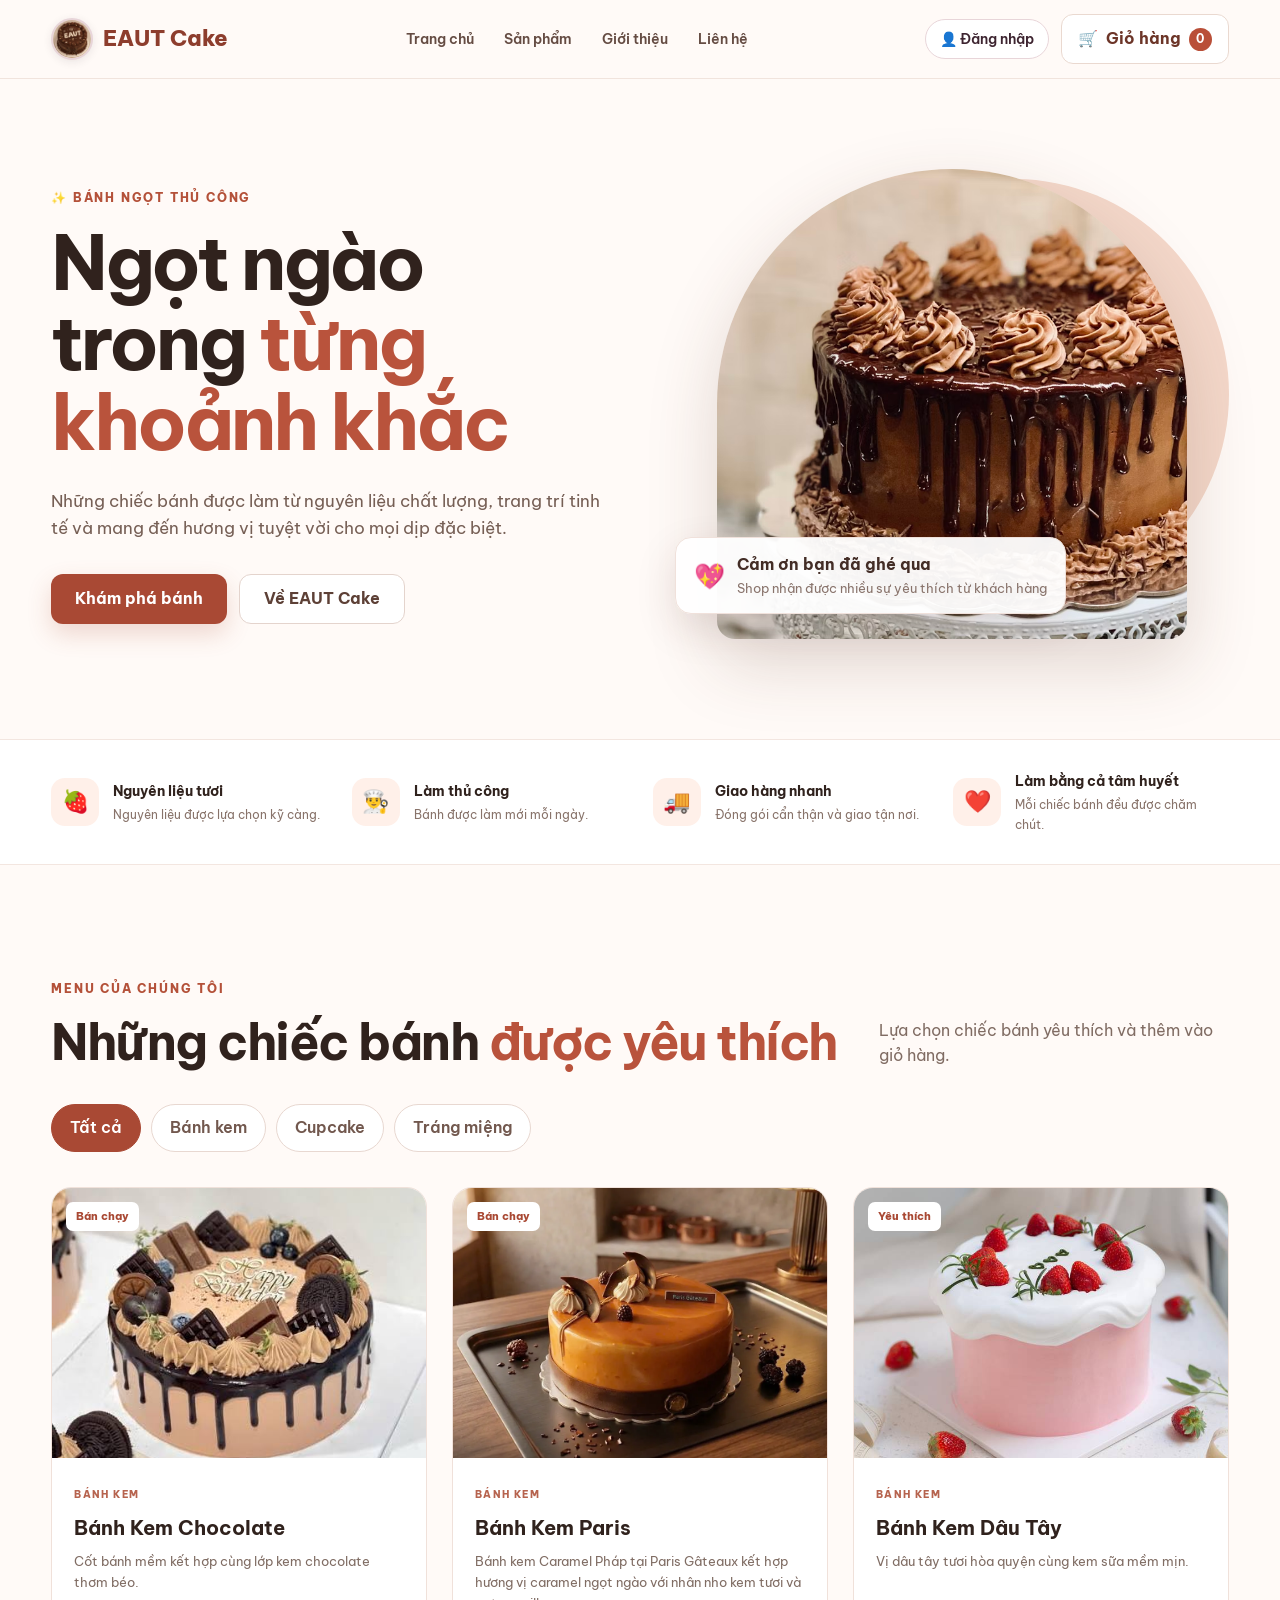
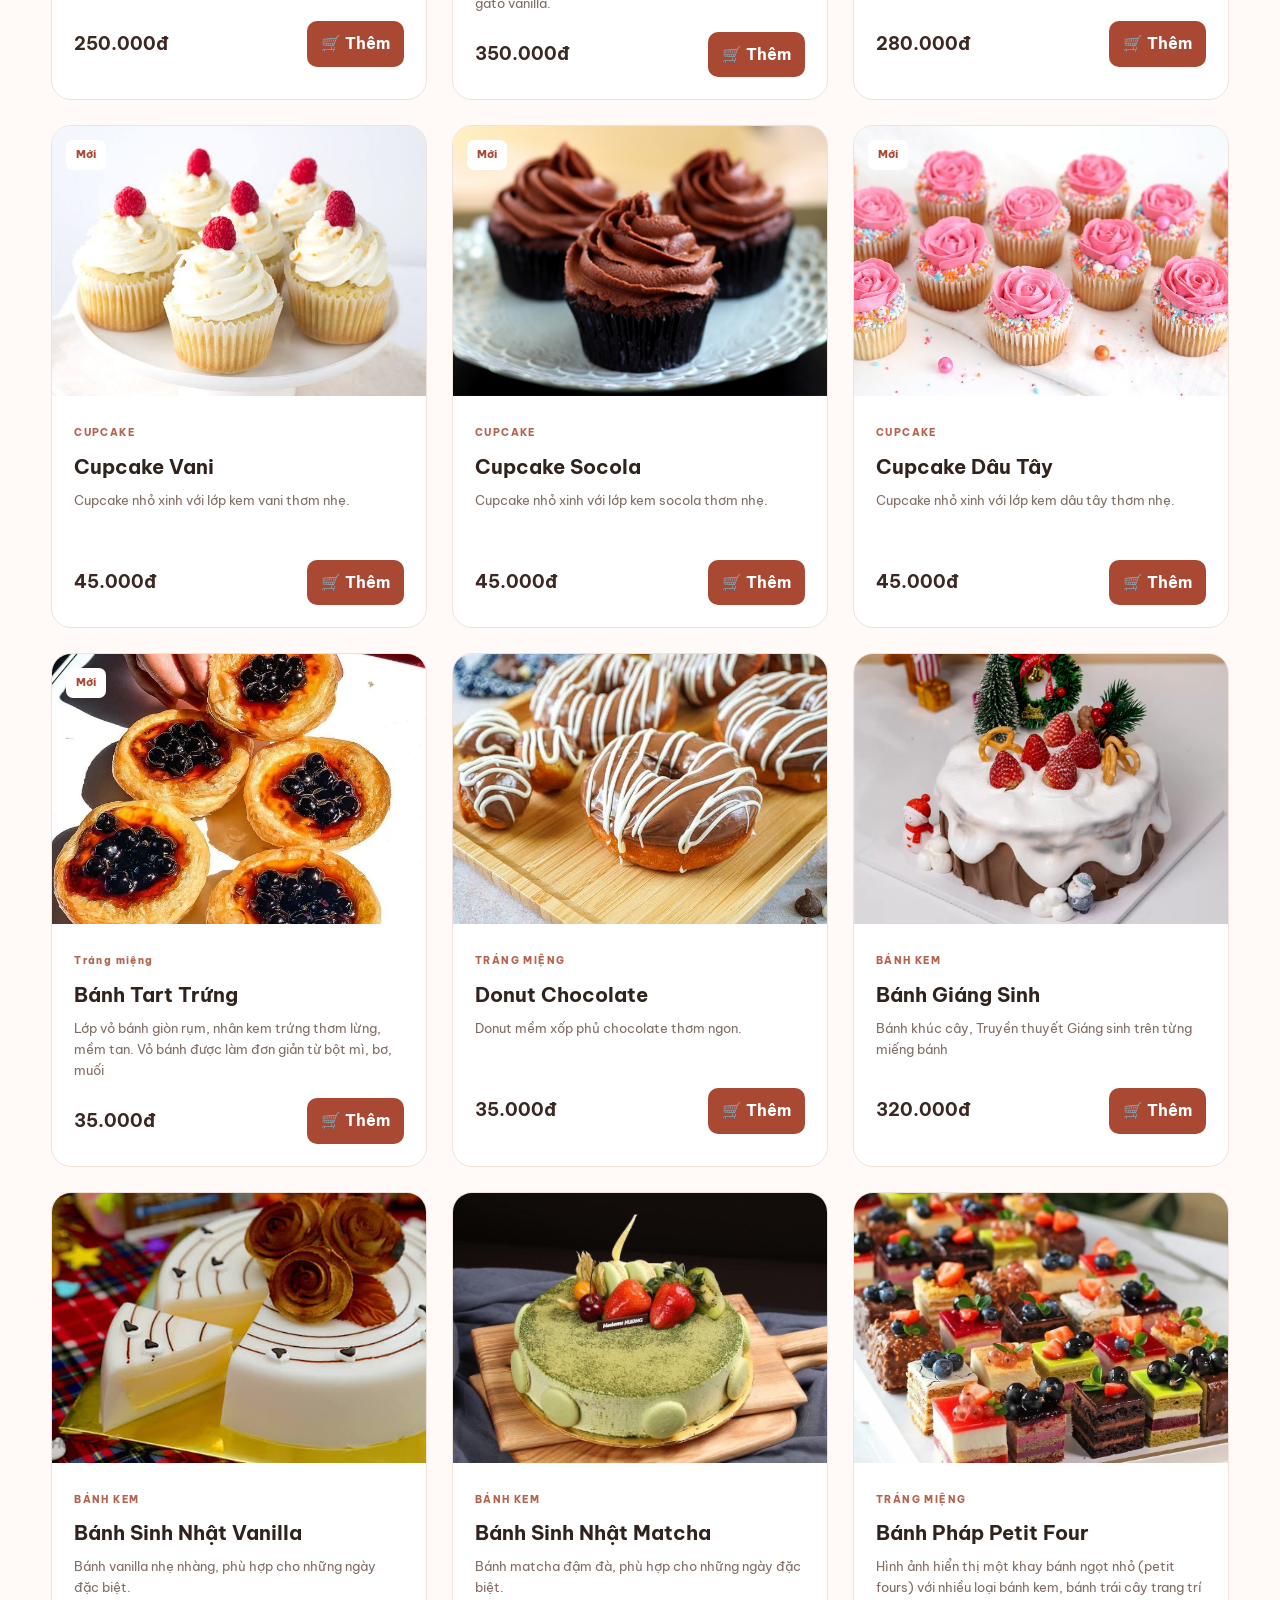
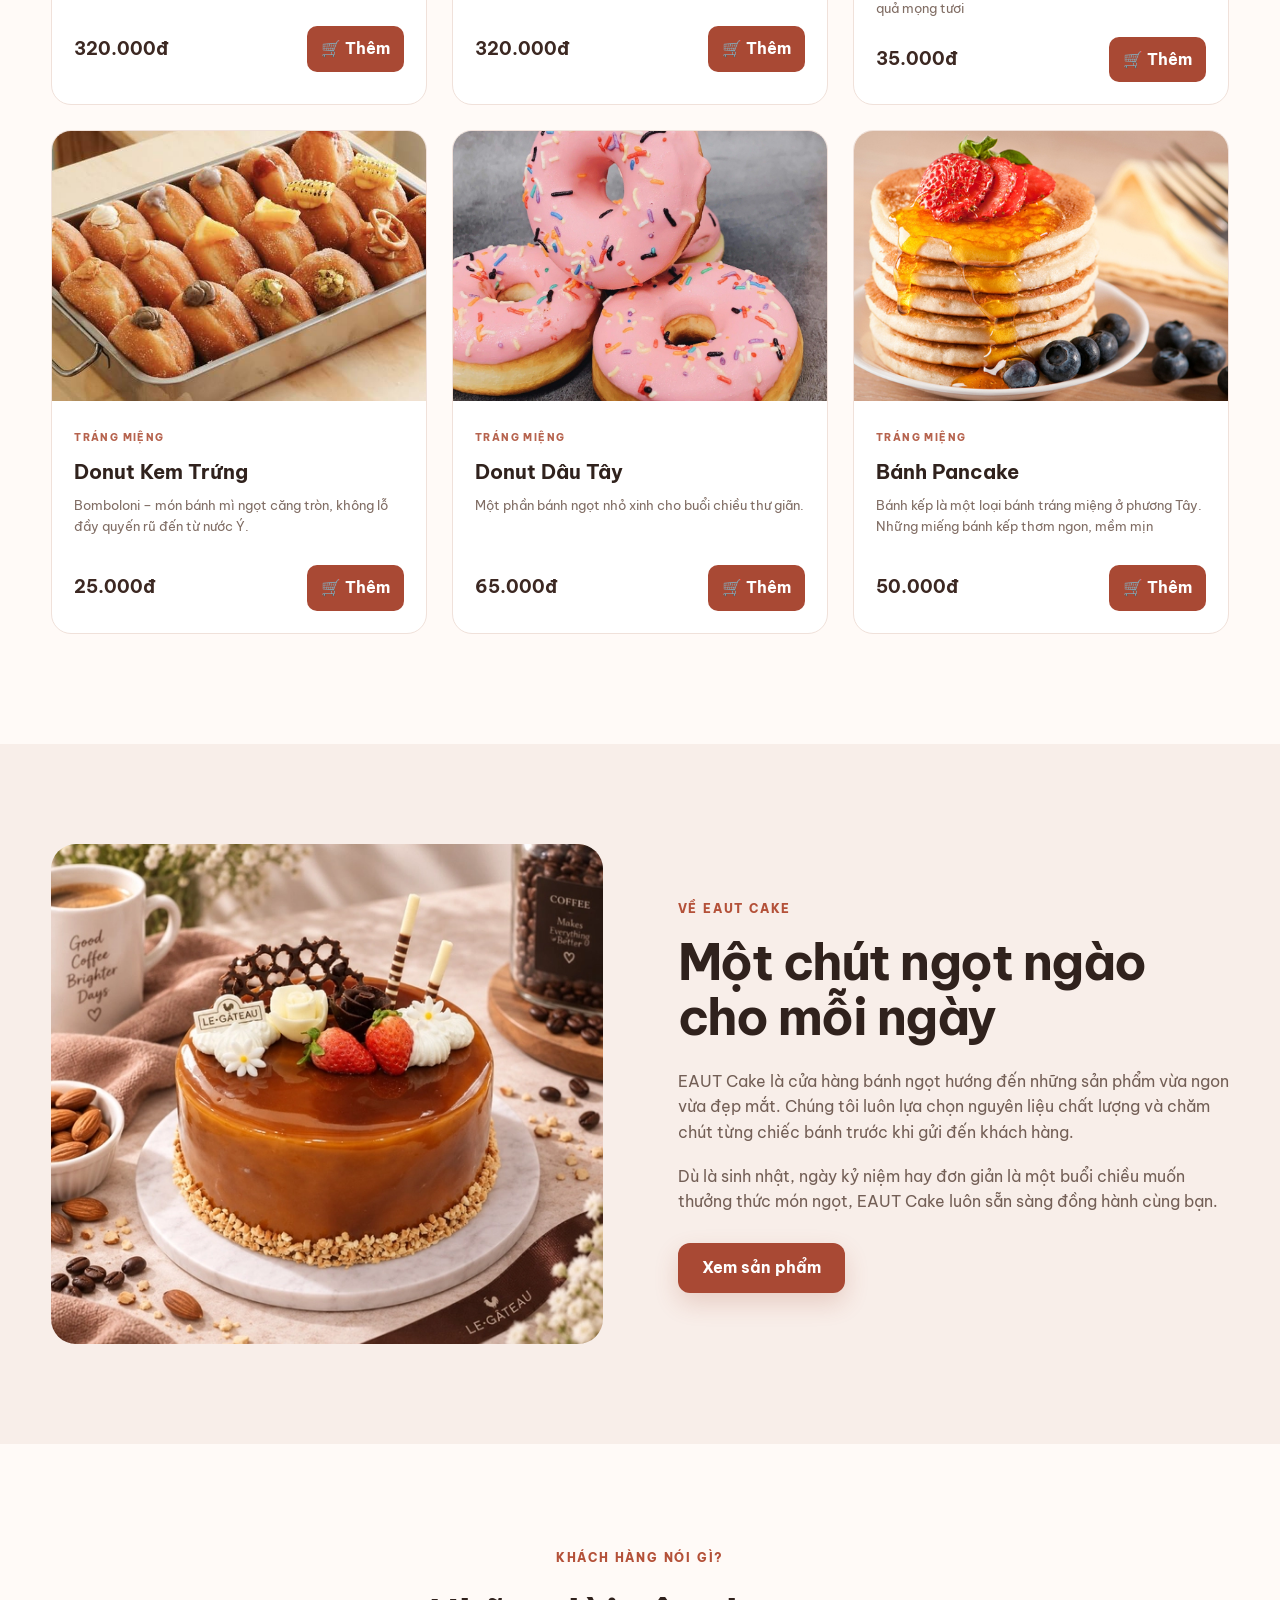
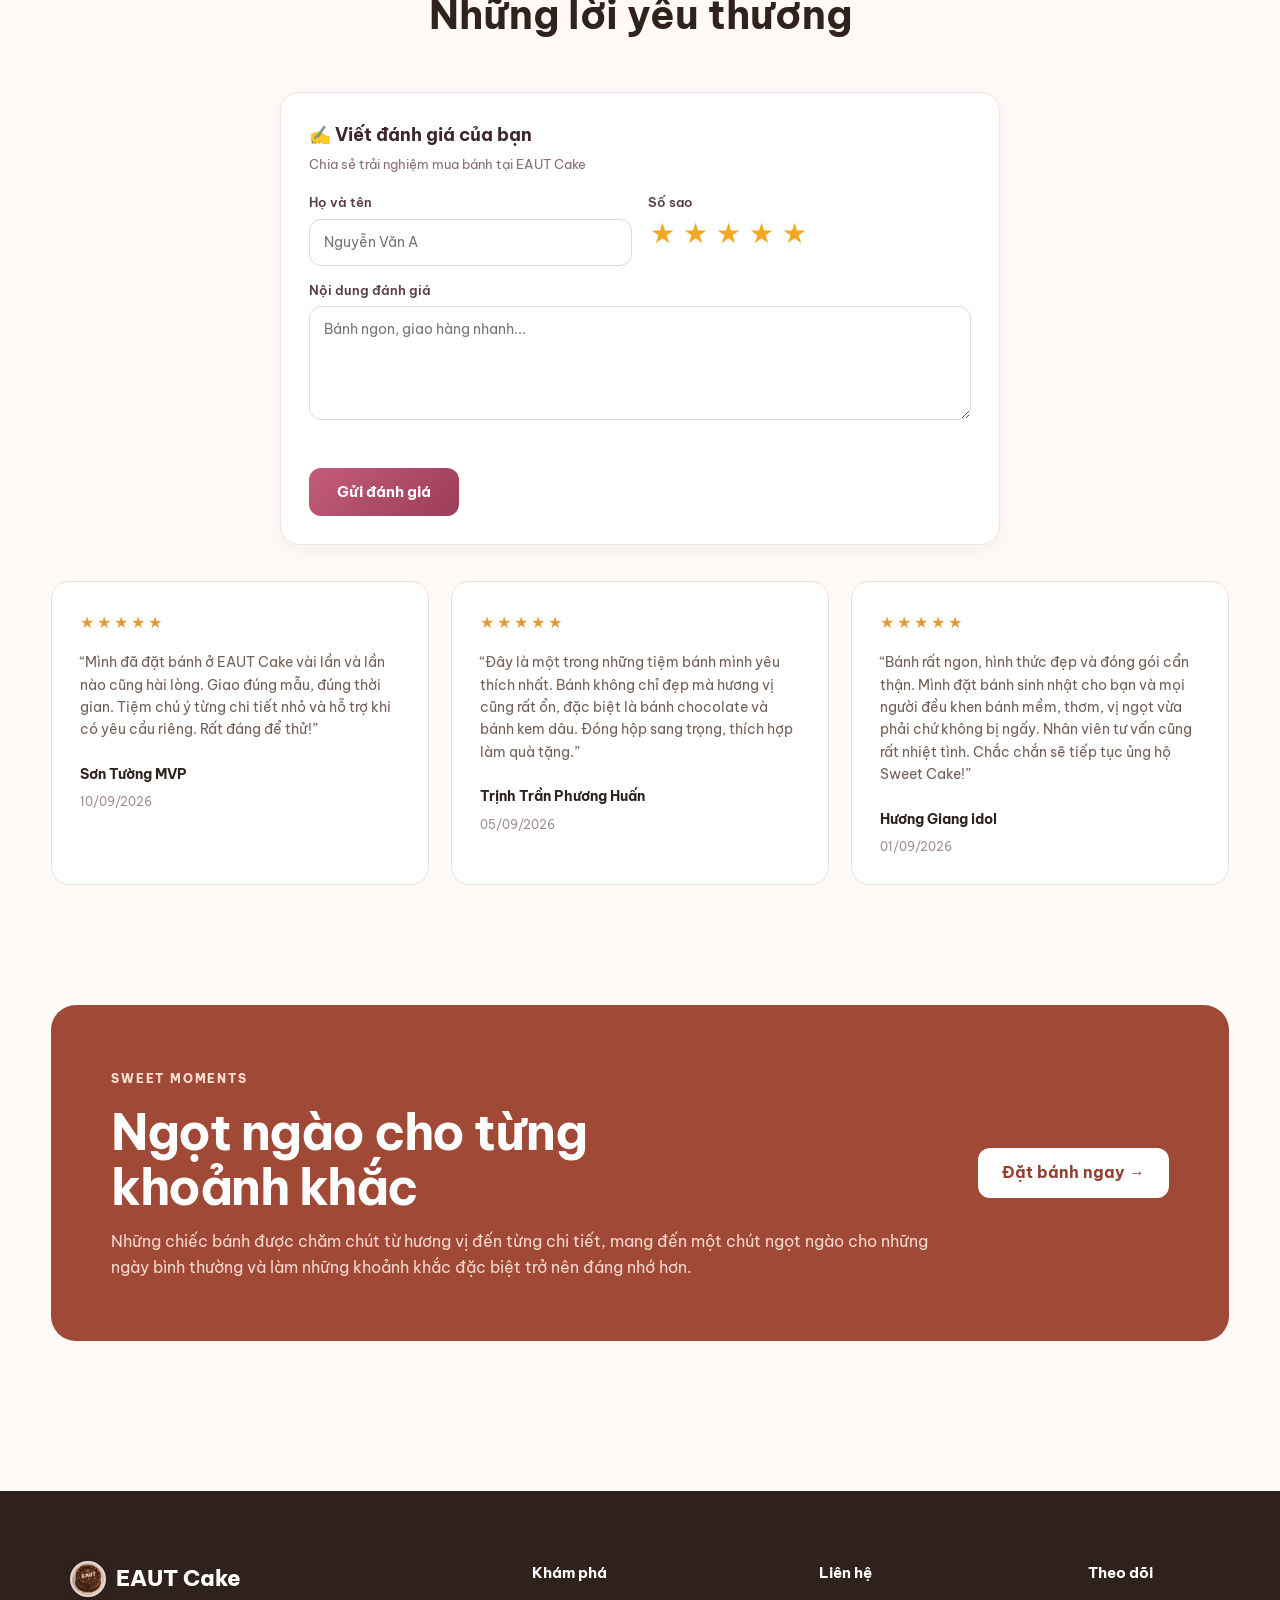
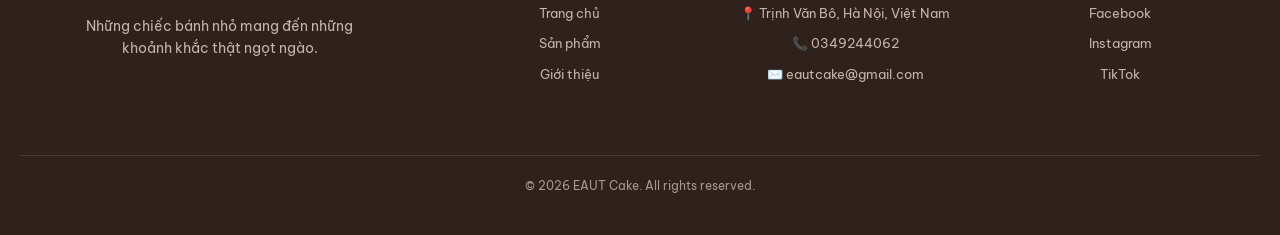
==== admin.html @ 59509317 "Add files via upload" ====
<!DOCTYPE html>
<html lang="vi">
<head>
    <meta charset="UTF-8">
    <meta name="viewport" content="width=device-width, initial-scale=1.0">

    <title>Admin - EAUT Cake</title>

    <link rel="stylesheet" href="admin.css">
    <script src="auth.js"></script>
    <script>
        // Bảo vệ trang admin - chỉ admin mới vào được
        (function () {
            if (!isAdmin()) {
                alert("Bạn cần đăng nhập bằng tài khoản Admin để truy cập!\n\nTài khoản: admin\nMật khẩu: admin123");
                window.location.href = "index.html";
            }
        })();
    </script>
</head>

<body>

    <!-- SIDEBAR -->
    <aside class="sidebar">

        <div class="admin-logo">
            <span class="logo-icon">
                <img src="images/logo.png" alt="EAUT Cake logo">
            </span>
            <span>Sweet Cake</span>
        </div>

        <div class="admin-title">
            ADMIN PANEL
        </div>

        <nav>
            <a href="#dashboard">📊 Tổng quan</a>
            <a href="#products">🍰 Sản phẩm</a>
            <a href="#orders">🧾 Đơn hàng</a>
            <a href="#revenue">💰 Doanh thu</a>
        </nav>

        <a href="index.html" class="back-home">
            ← Về cửa hàng
        </a>

        <button class="back-home" style="margin-top:8px;border:none;cursor:pointer;width:100%;text-align:left;" onclick="adminLogout()">
            🚪 Đăng xuất
        </button>

    </aside>


    <!-- MAIN -->
    <main class="admin-main">

        <!-- HEADER -->
        <header class="admin-header">

            <div>
                <h1>Quản lý cửa hàng</h1>
                <p>Quản lý sản phẩm, tồn kho và doanh thu</p>
            </div>

            <div class="admin-user" id="admin-user-label">
                👤 Quản trị viên
            </div>

        </header>


        <!-- ================= DASHBOARD ================= -->

        <section id="dashboard">

            <h2>Tổng quan</h2>

            <div class="stats">

                <div class="stat-card">
                    <div class="stat-icon">💰</div>

                    <div>
                        <p>Doanh thu</p>
                        <h3 id="totalRevenue">0 ₫</h3>
                    </div>
                </div>


                <div class="stat-card">
                    <div class="stat-icon">🧾</div>

                    <div>
                        <p>Tổng đơn hàng</p>
                        <h3 id="totalOrders">0</h3>
                    </div>
                </div>


                <div class="stat-card">
                    <div class="stat-icon">🍰</div>

                    <div>
                        <p>Sản phẩm</p>
                        <h3 id="totalProducts">0</h3>
                    </div>
                </div>


                <div class="stat-card">
                    <div class="stat-icon">📦</div>

                    <div>
                        <p>Tổng tồn kho</p>
                        <h3 id="totalStock">0</h3>
                    </div>
                </div>

            </div>

        </section>


        <!-- ================= SẢN PHẨM ================= -->

        <section id="products" class="admin-section">

            <div class="section-header">

                <div>
                    <h2>Quản lý sản phẩm</h2>
                    <p>Điều chỉnh giá bán và số lượng tồn kho</p>
                </div>

            </div>


            <div class="table-container">

                <table>

                    <thead>

                        <tr>
                            <th>Sản phẩm</th>
                            <th>Giá</th>
                            <th>Tồn kho</th>
                            <th>Trạng thái</th>
                            <th>Thao tác</th>
                        </tr>

                    </thead>

                    <tbody id="productTable">

                    </tbody>

                </table>

            </div>

        </section>


        <!-- ================= ĐƠN HÀNG ================= -->

        <section id="orders" class="admin-section">

            <div class="section-header">

                <div>
                    <h2>Danh sách đơn hàng</h2>
                    <p>Các đơn hàng khách đã đặt</p>
                </div>

            </div>


            <div class="table-container">

                <table>

                    <thead>

                        <tr>
                            <th>Mã đơn</th>
                            <th>Khách hàng</th>
                            <th>Sản phẩm</th>
                            <th>Tổng tiền</th>
                            <th>Trạng thái</th>
                            <th>Ngày đặt</th>
                        </tr>

                    </thead>

                    <tbody id="orderTable">

                    </tbody>

                </table>

            </div>

        </section>


        <!-- ================= DOANH THU ================= -->

        <section id="revenue" class="admin-section">

            <div class="revenue-box">

                <div>
                    <p>Tổng doanh thu</p>

                    <h2 id="revenueLarge">
                        0 ₫
                    </h2>
                </div>

                <div class="revenue-icon">
                    💰
                </div>

            </div>

        </section>


        <footer>
            EAUT Cake Admin © 2026
        </footer>

    </main>


    <script src="admin.js"></script>

</body>
</html>
---- admin.css ----
* {
    box-sizing: border-box;
    margin: 0;
    padding: 0;
}

body {
    font-family: Arial, sans-serif;
    background: #f7f5f2;
    color: #333;
}


/* ================= SIDEBAR ================= */

.sidebar {
    position: fixed;

    left: 0;
    top: 0;

    width: 250px;
    height: 100vh;

    background: #3d2430;

    color: white;

    padding: 25px 15px;

    display: flex;
    flex-direction: column;
}


.admin-logo {
    display: flex;
    align-items: center;
    gap: 10px;
    font-size: 20px;
    font-weight: bold;
    margin-bottom: 25px;
}

.admin-logo .logo-icon {
    display: inline-flex;
    align-items: center;
    justify-content: center;
    width: 40px;
    height: 40px;
    border-radius: 50%;
    overflow: hidden;
    flex-shrink: 0;
    background: rgba(255,255,255,0.15);
    border: 2px solid rgba(255,255,255,0.35);
}

.admin-logo .logo-icon img {
    width: 100%;
    height: 100%;
    object-fit: cover;
    display: block;
}


.admin-title {
    font-size: 12px;

    color: #d8c4cb;

    letter-spacing: 2px;

    margin-bottom: 20px;
}


.sidebar nav a,
.back-home {
    display: block;

    text-decoration: none;

    color: white;

    padding: 14px 15px;

    border-radius: 8px;

    margin-bottom: 5px;

    transition: 0.2s;
}


.sidebar nav a:hover,
.back-home:hover {
    background: #684052;
}


.back-home {
    margin-top: auto;

    background: #51303d;
}


/* ================= MAIN ================= */

.admin-main {
    margin-left: 250px;

    padding: 30px;

    max-width: 1500px;
}


.admin-header {
    display: flex;

    justify-content: space-between;

    align-items: center;

    margin-bottom: 30px;
}


.admin-header h1 {
    font-size: 30px;

    margin-bottom: 5px;
}


.admin-header p {
    color: #777;
}


.admin-user {
    background: white;

    padding: 12px 18px;

    border-radius: 10px;

    box-shadow: 0 3px 15px rgba(0,0,0,0.05);
}


/* ================= STATS ================= */

.stats {
    display: grid;

    grid-template-columns:
        repeat(4, 1fr);

    gap: 20px;

    margin-top: 20px;
}


.stat-card {
    background: white;

    padding: 22px;

    border-radius: 14px;

    display: flex;

    align-items: center;

    gap: 15px;

    box-shadow:
        0 5px 20px rgba(0,0,0,0.05);
}


.stat-icon {
    width: 55px;
    height: 55px;

    display: flex;

    align-items: center;
    justify-content: center;

    background: #f8e9ee;

    border-radius: 12px;

    font-size: 25px;
}


.stat-card p {
    color: #777;

    font-size: 14px;

    margin-bottom: 5px;
}


.stat-card h3 {
    font-size: 21px;

    color: #3d2430;
}


/* ================= SECTION ================= */

.admin-section {
    margin-top: 40px;
}


.section-header {
    display: flex;

    justify-content: space-between;

    margin-bottom: 15px;
}


.section-header h2 {
    margin-bottom: 5px;
}


.section-header p {
    color: #777;
}


/* ================= TABLE ================= */

.table-container {
    background: white;

    border-radius: 14px;

    overflow-x: auto;

    box-shadow:
        0 5px 20px rgba(0,0,0,0.05);
}


table {
    width: 100%;

    border-collapse: collapse;
}


th,
td {
    padding: 16px;

    text-align: left;

    border-bottom: 1px solid #eee;
}


th {
    background: #faf7f8;

    color: #555;
}


td {
    color: #444;
}


/* ================= BUTTON ================= */

.stock-controls {
    display: flex;

    align-items: center;

    gap: 8px;
}


.stock-controls button {
    width: 30px;
    height: 30px;

    border: none;

    border-radius: 6px;

    background: #eee;

    cursor: pointer;

    font-size: 18px;
}


.stock-controls button:hover {
    background: #ddd;
}


.stock-number {
    min-width: 30px;

    text-align: center;

    font-weight: bold;
}


.status {
    display: inline-block;

    padding: 5px 10px;

    border-radius: 20px;

    font-size: 13px;
}


.in-stock {
    background: #e5f6ea;

    color: #21853d;
}


.low-stock {
    background: #fff2d6;

    color: #a96c00;
}


.out-stock {
    background: #ffe4e4;

    color: #c62828;
}


/* ================= REVENUE ================= */

.revenue-box {
    background: linear-gradient(
        135deg,
        #3d2430,
        #704254
    );

    color: white;

    border-radius: 18px;

    padding: 30px;

    display: flex;

    justify-content: space-between;

    align-items: center;
}


.revenue-box p {
    opacity: 0.8;

    margin-bottom: 8px;
}


.revenue-box h2 {
    font-size: 35px;
}


.revenue-icon {
    font-size: 55px;
}


/* ================= FOOTER ================= */

footer {
    text-align: center;

    color: #999;

    margin-top: 50px;

    padding: 20px;
}


/* ================= RESPONSIVE ================= */

@media (max-width: 1000px) {

    .stats {
        grid-template-columns:
            repeat(2, 1fr);
    }

}


@media (max-width: 700px) {

    .sidebar {
        position: static;

        width: 100%;

        height: auto;
    }

    .admin-main {
        margin-left: 0;

        padding: 20px;
    }

    .stats {
        grid-template-columns: 1fr;
    }

    .admin-header {
        display: block;
    }

    .admin-user {
        margin-top: 15px;
    }

}

/* Status select */
.status-select {
    padding: 6px 10px;
    border-radius: 8px;
    border: 1px solid #ddd;
    font-size: 13px;
    background: #fff;
    cursor: pointer;
    font-family: inherit;
}

.status-select:focus {
    outline: 2px solid #c45c7a;
}


/* Inline stock edit */
.stock-controls {
    display: flex;
    align-items: center;
    gap: 6px;
}

.stock-controls button {
    width: 28px;
    height: 28px;
    border: 1px solid #ddd;
    border-radius: 6px;
    background: #fff;
    cursor: pointer;
    font-size: 16px;
    line-height: 1;
}

.stock-controls button:hover {
    background: #f0e4e8;
    border-color: #c45c7a;
}

.stock-input {
    width: 64px;
    padding: 6px 8px;
    border: 1.5px solid #e0d0d5;
    border-radius: 8px;
    text-align: center;
    font-size: 14px;
    font-weight: 600;
    font-family: inherit;
}

.stock-input:focus {
    outline: none;
    border-color: #c45c7a;
    box-shadow: 0 0 0 2px rgba(196, 92, 122, 0.15);
}

.save-stock-btn {
    padding: 6px 12px;
    border: none;
    border-radius: 8px;
    background: #3d2430;
    color: #fff;
    font-size: 13px;
    font-weight: 600;
    cursor: pointer;
    font-family: inherit;
}

.save-stock-btn:hover {
    background: #c45c7a;
}
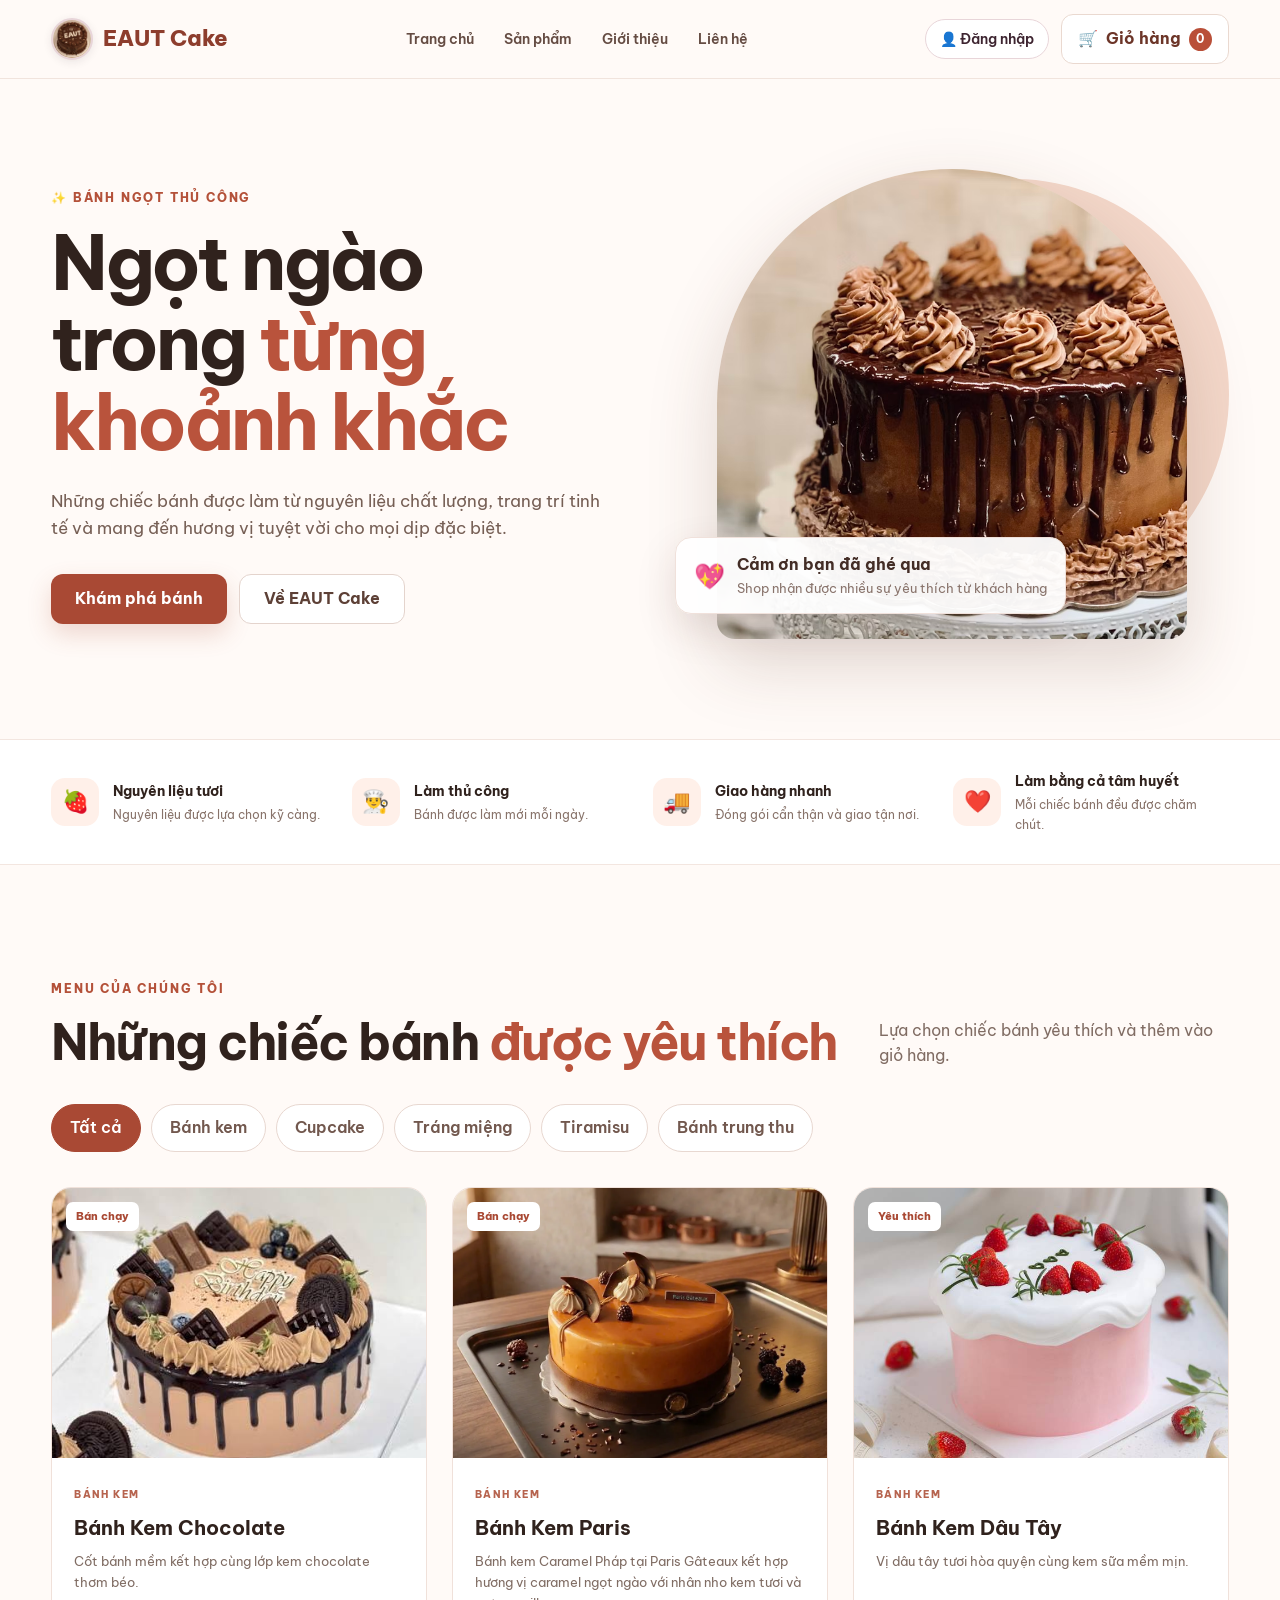
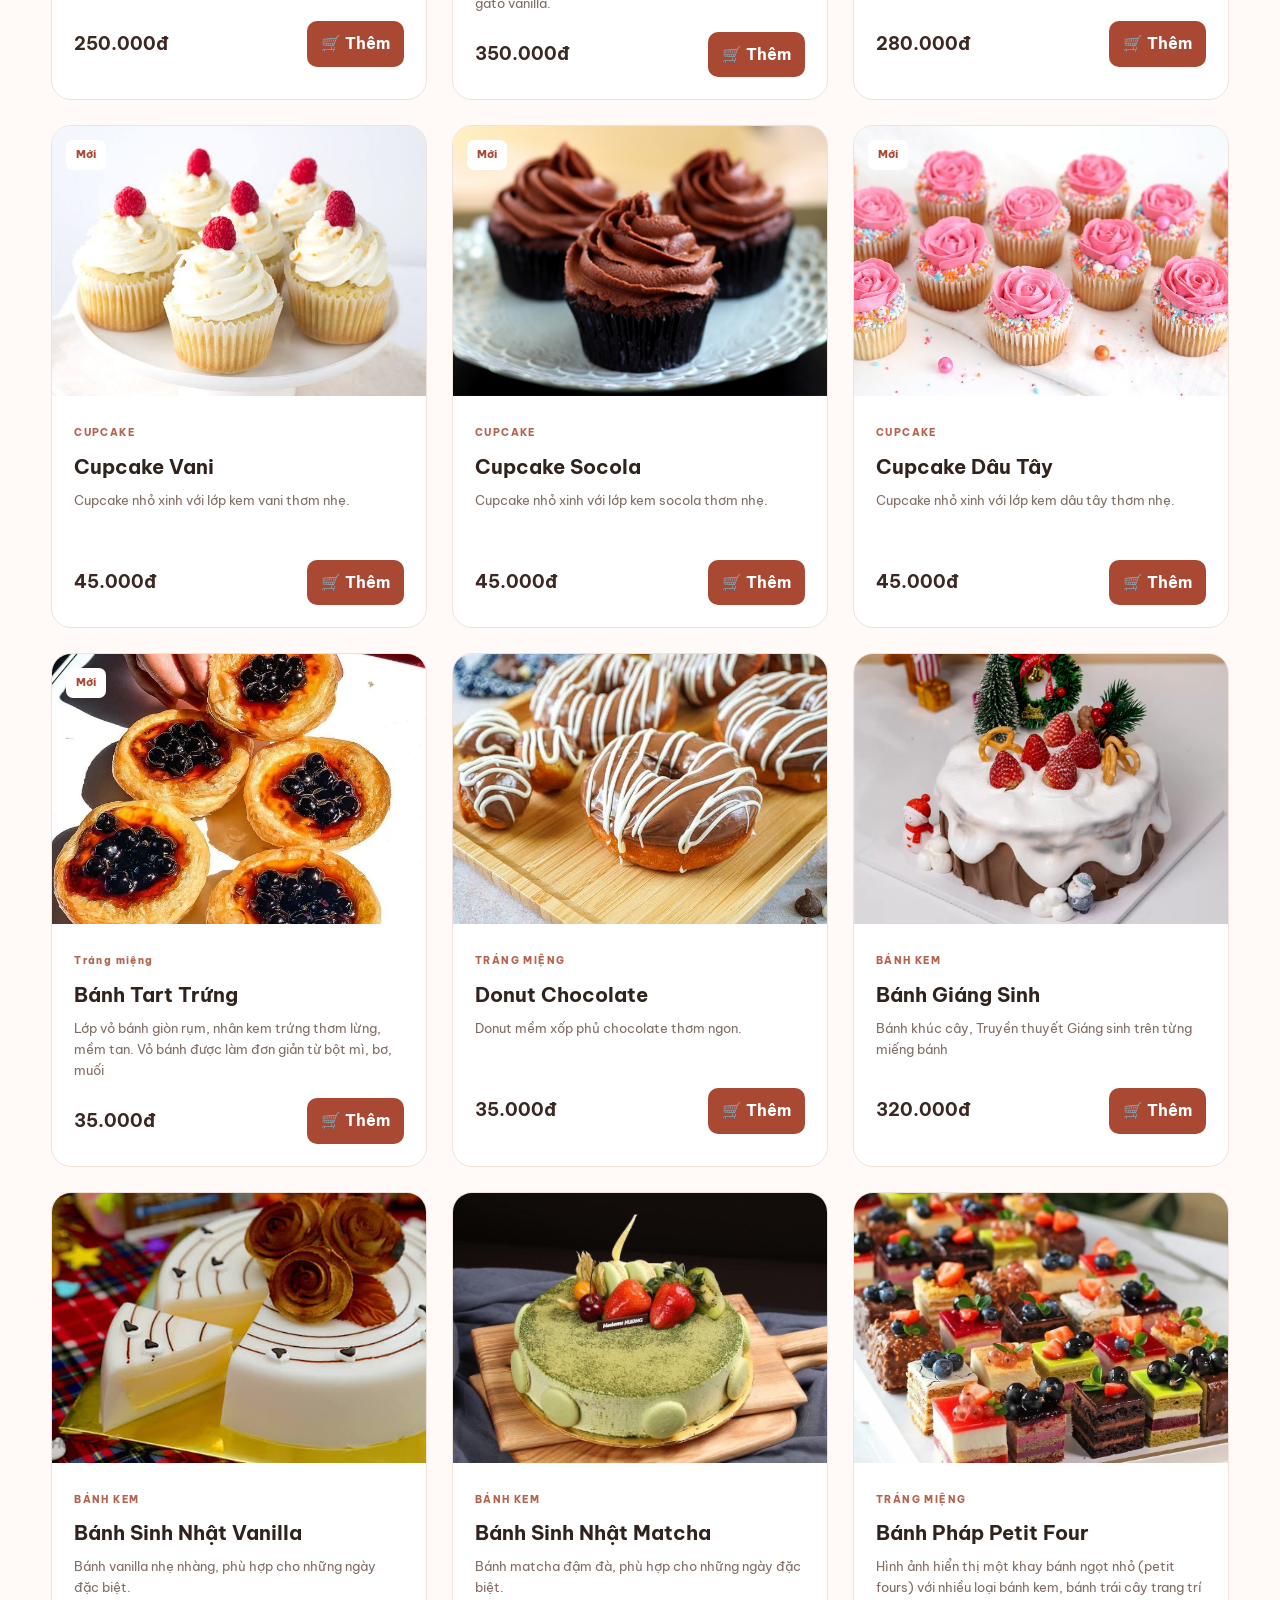
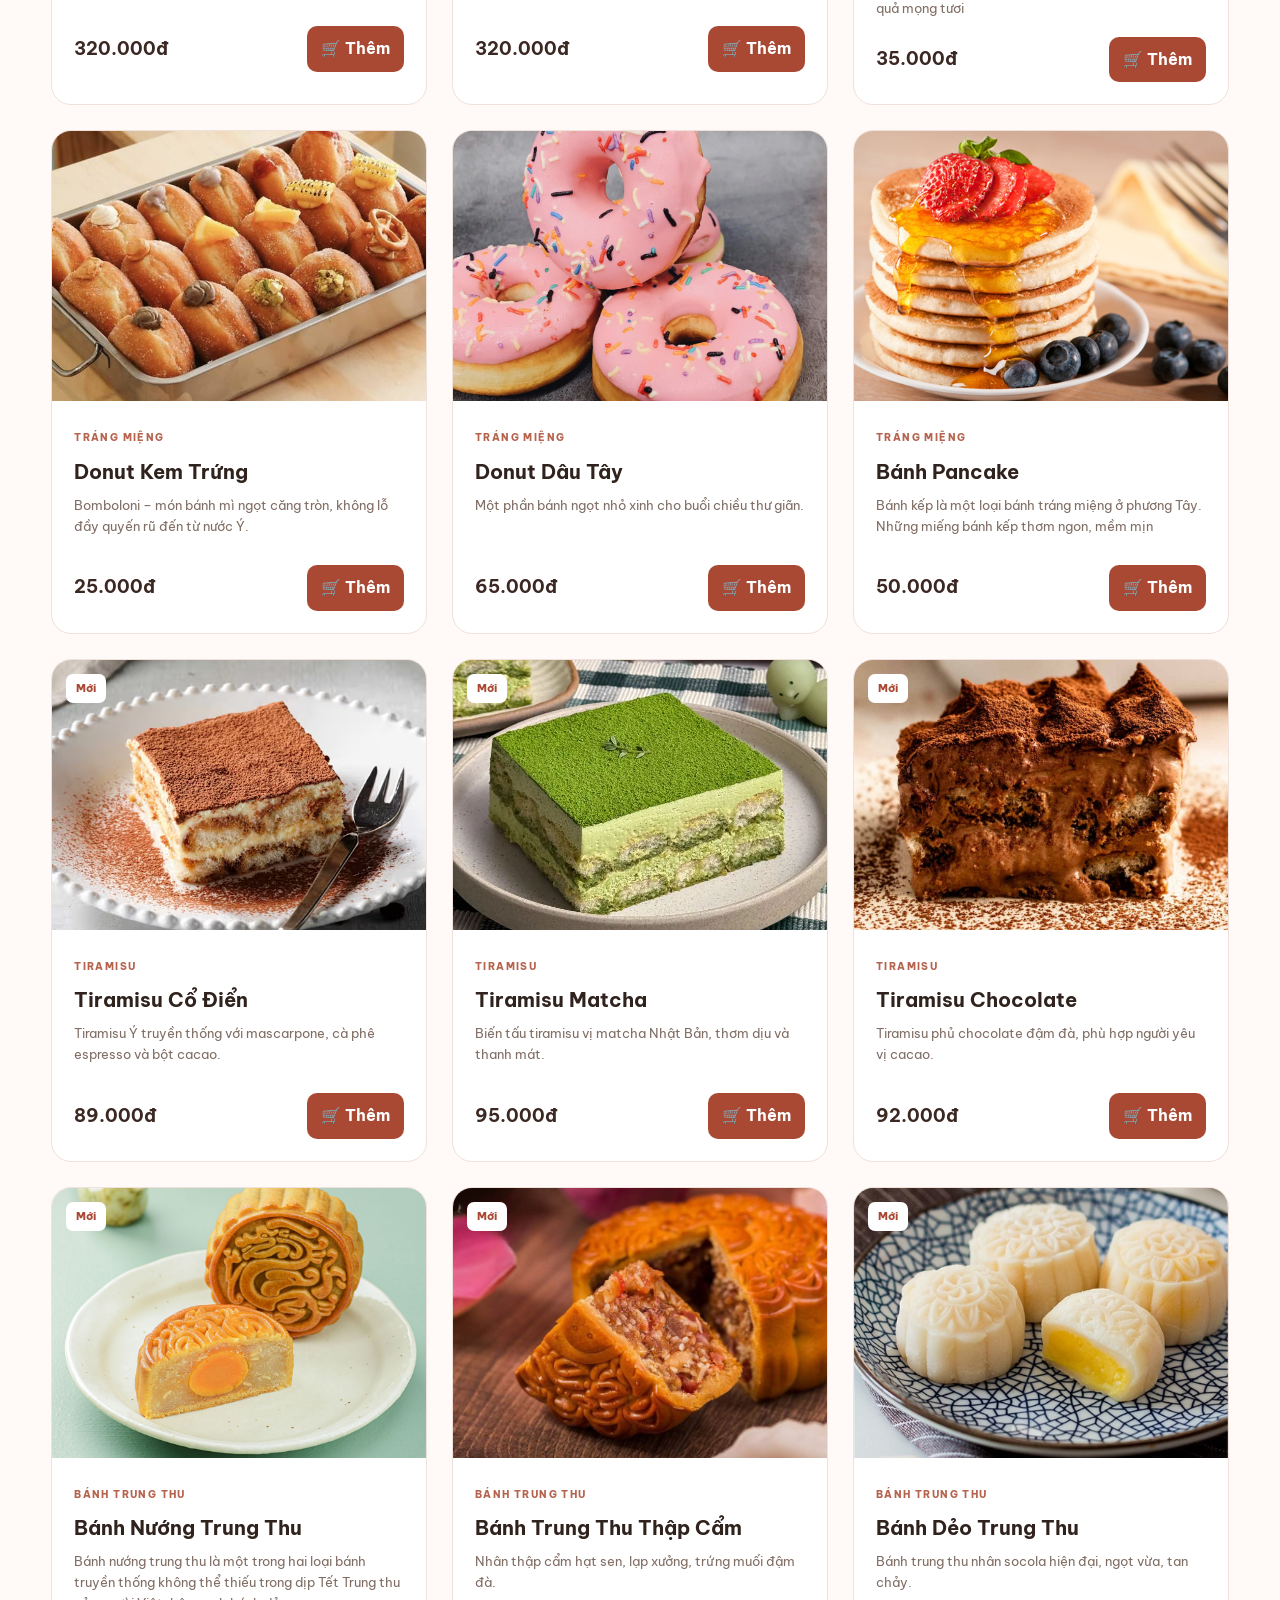
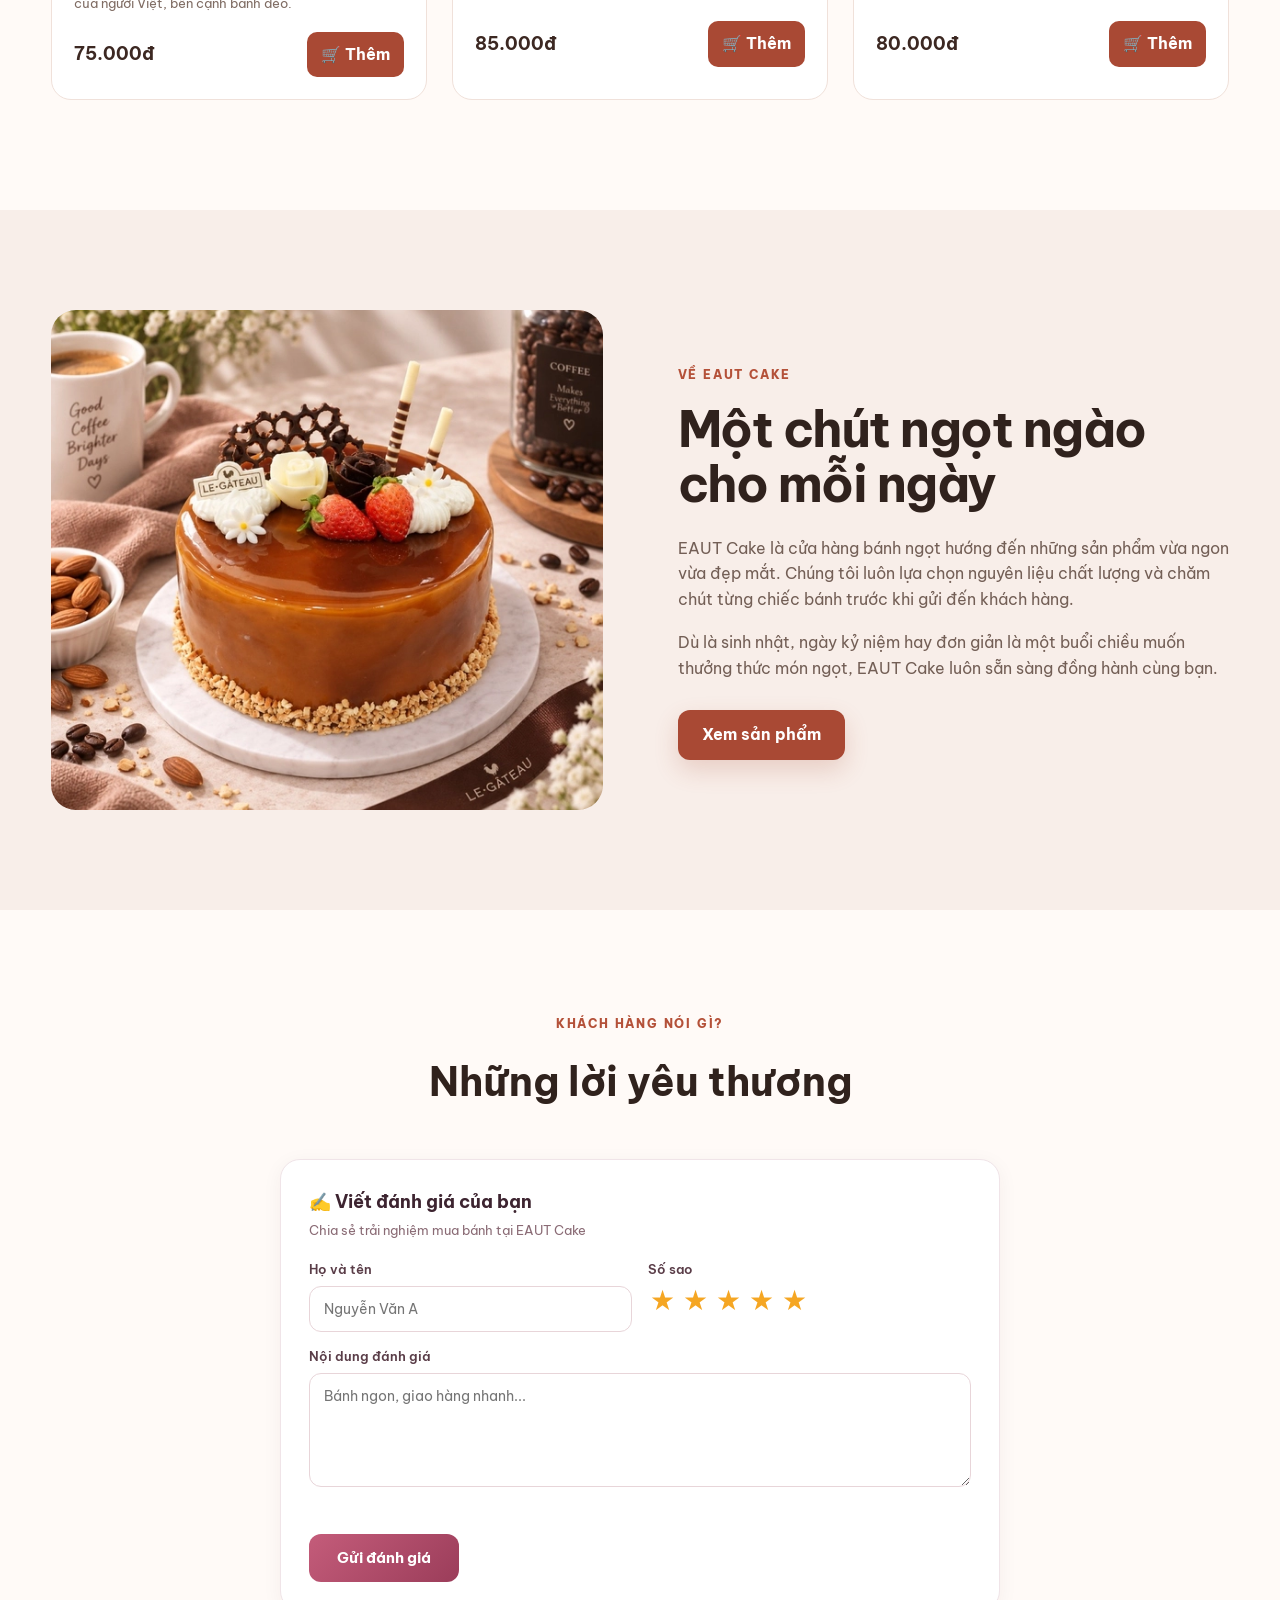
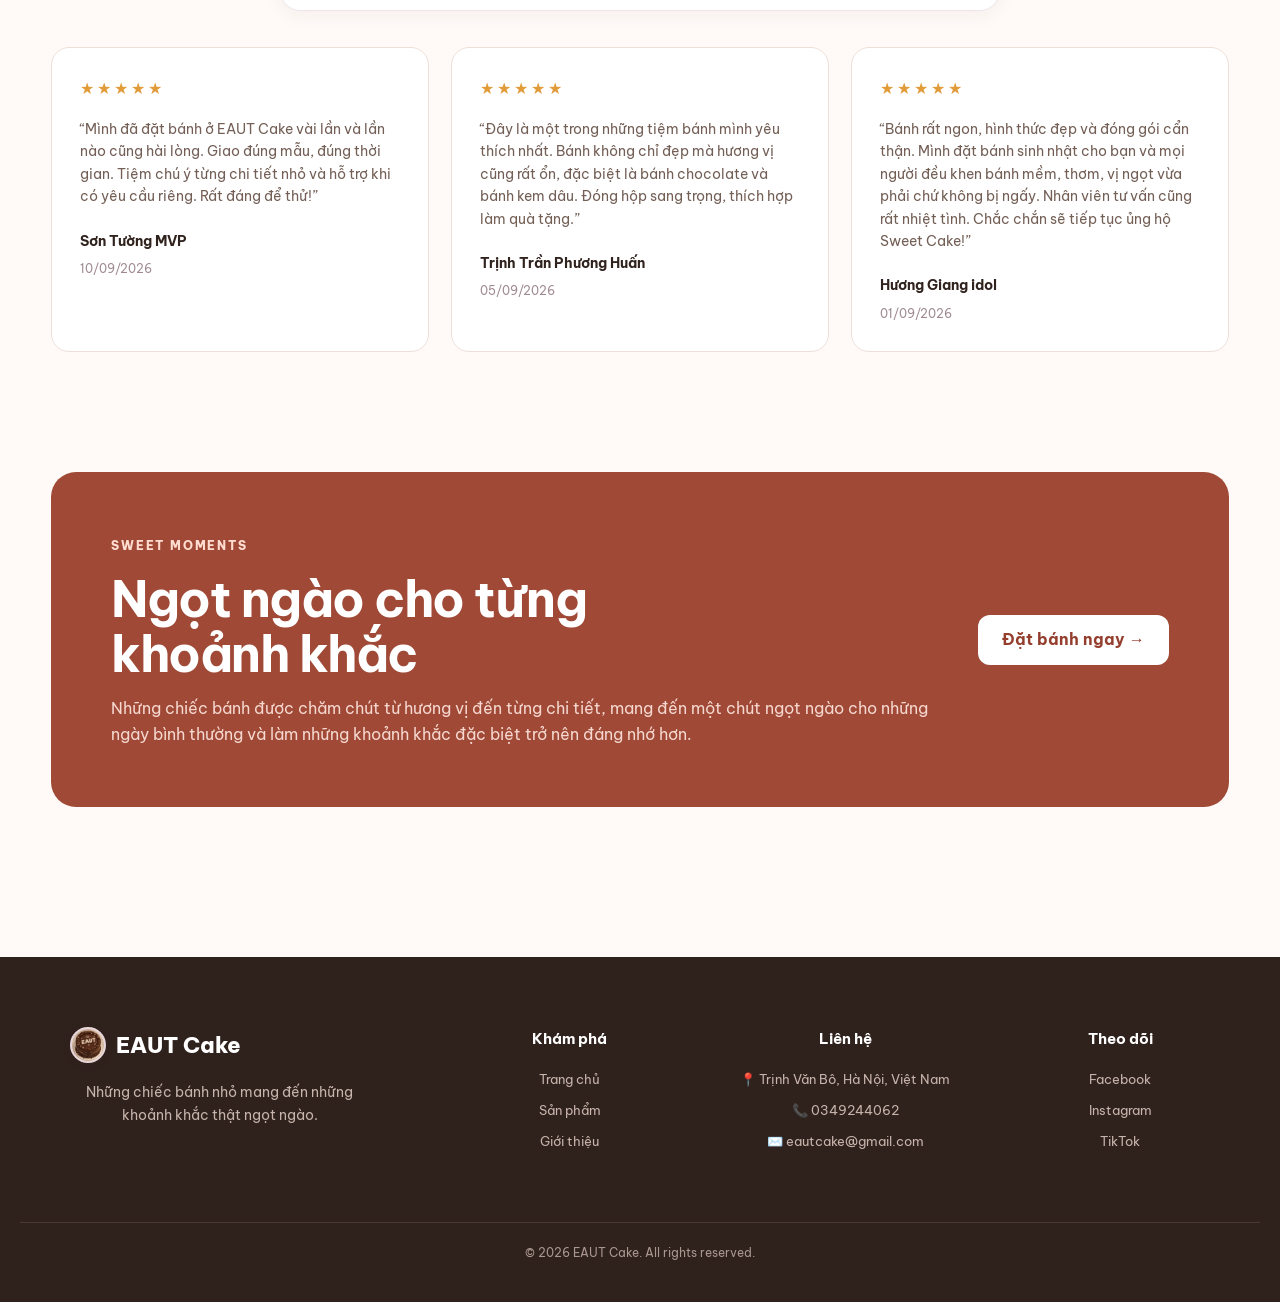
==== commit 49b697f2: "Add files via upload" ====
--- a/admin.html
+++ b/admin.html
@@ -28,7 +28,7 @@
             <span class="logo-icon">
                 <img src="images/logo.png" alt="EAUT Cake logo">
             </span>
-            <span>Sweet Cake</span>
+            <span>EAUT Cake</span>
         </div>
 
         <div class="admin-title">
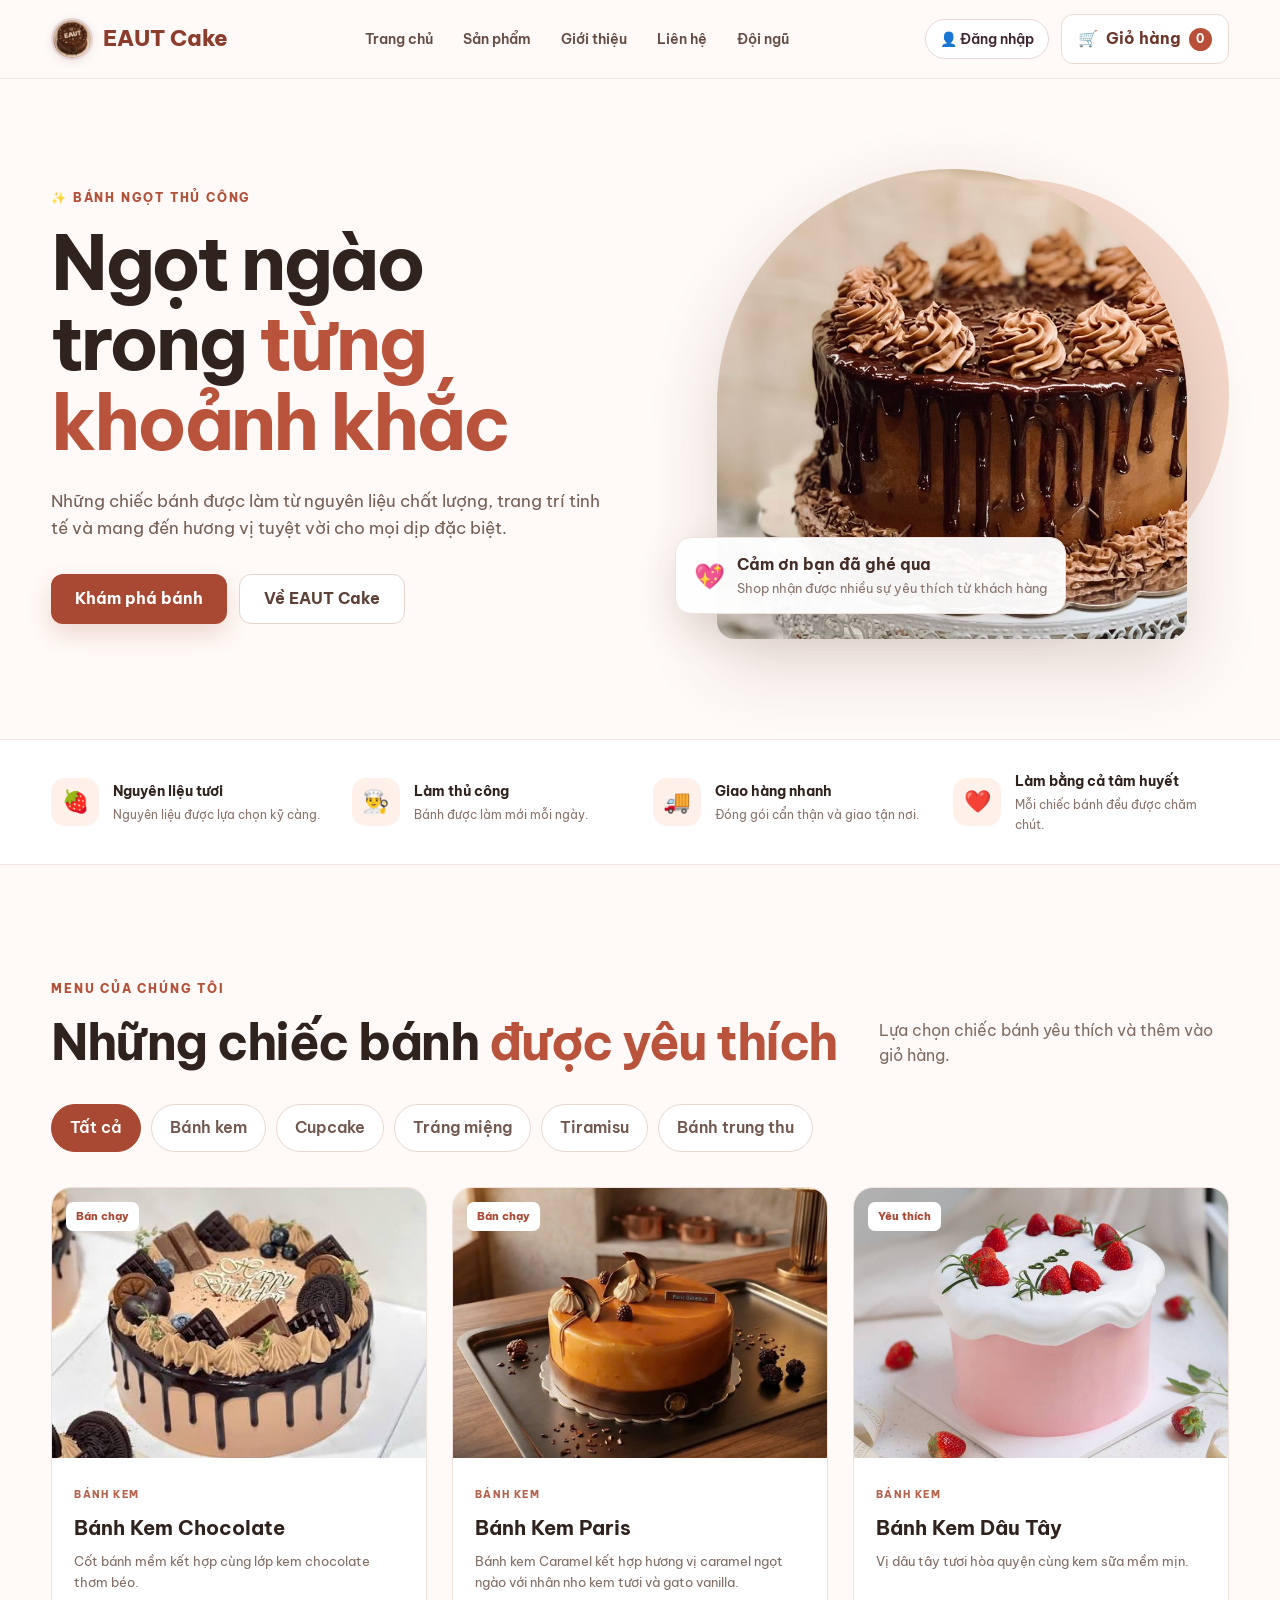
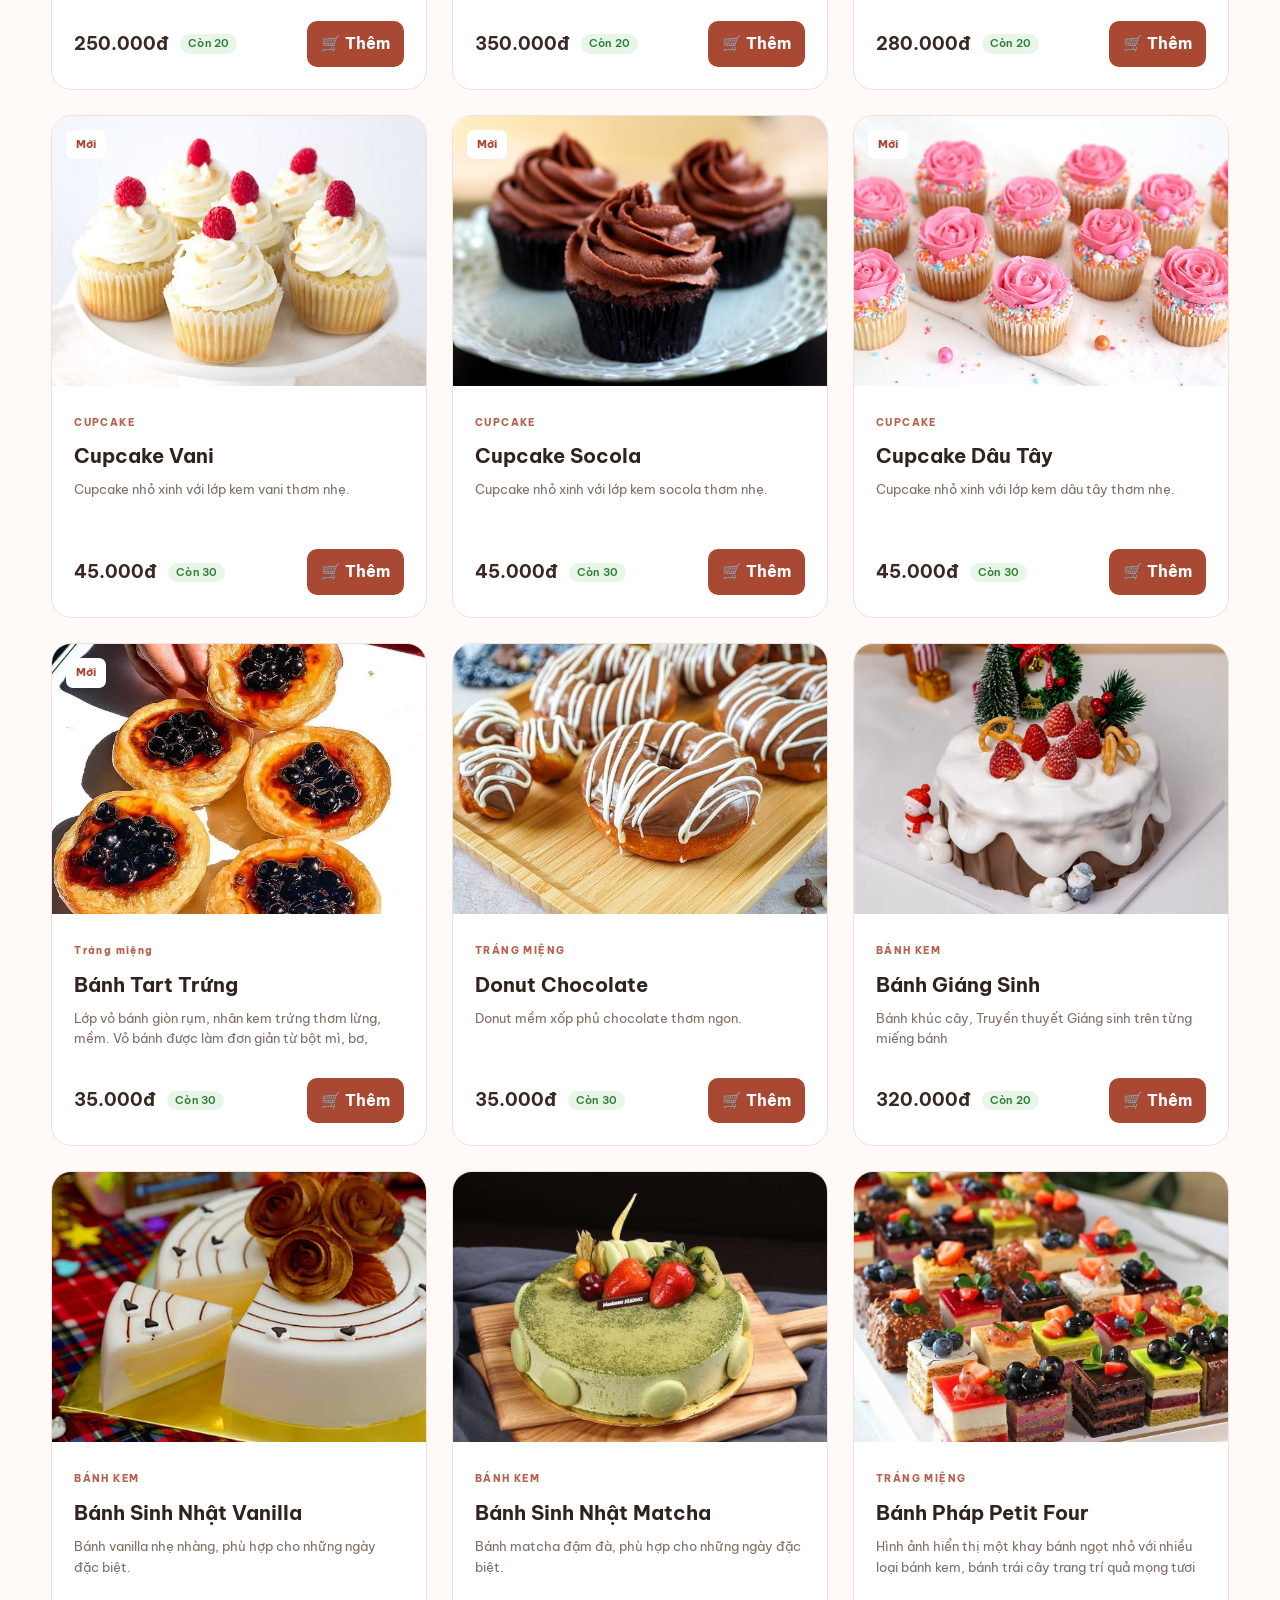
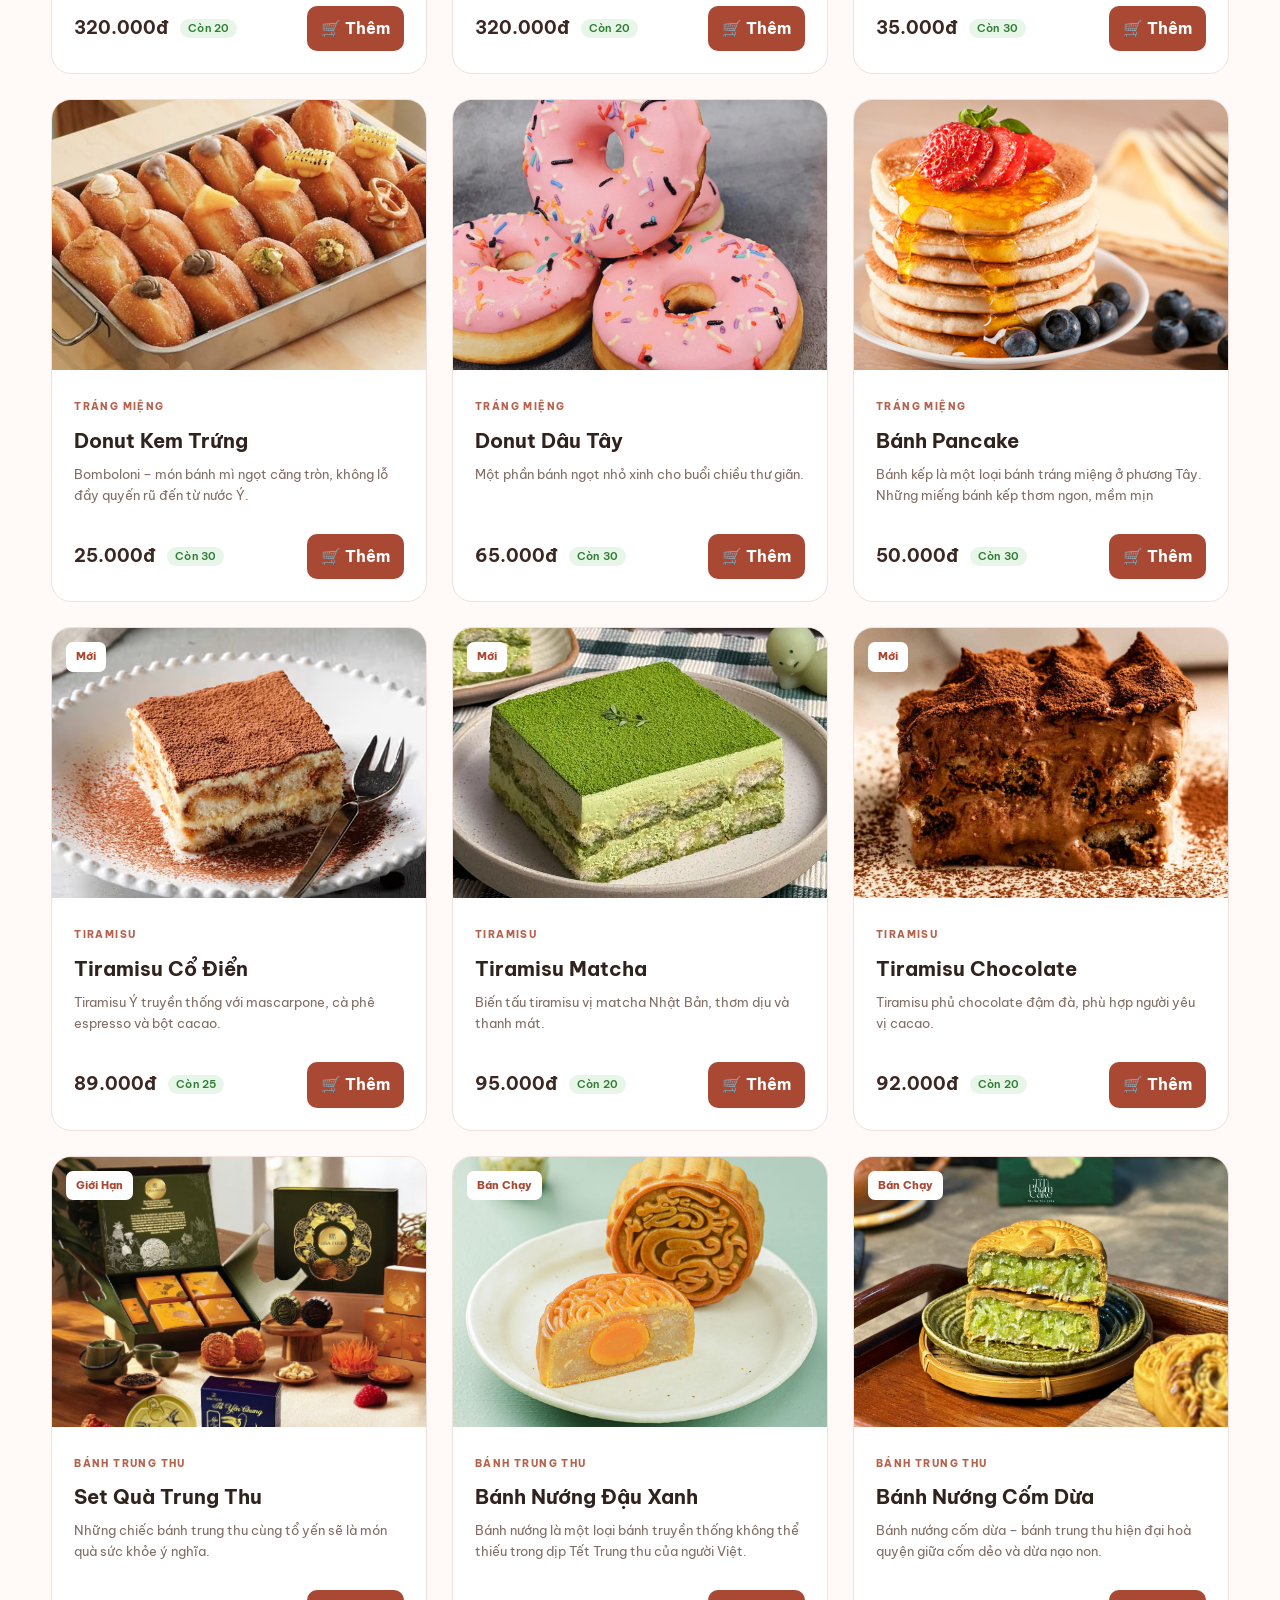
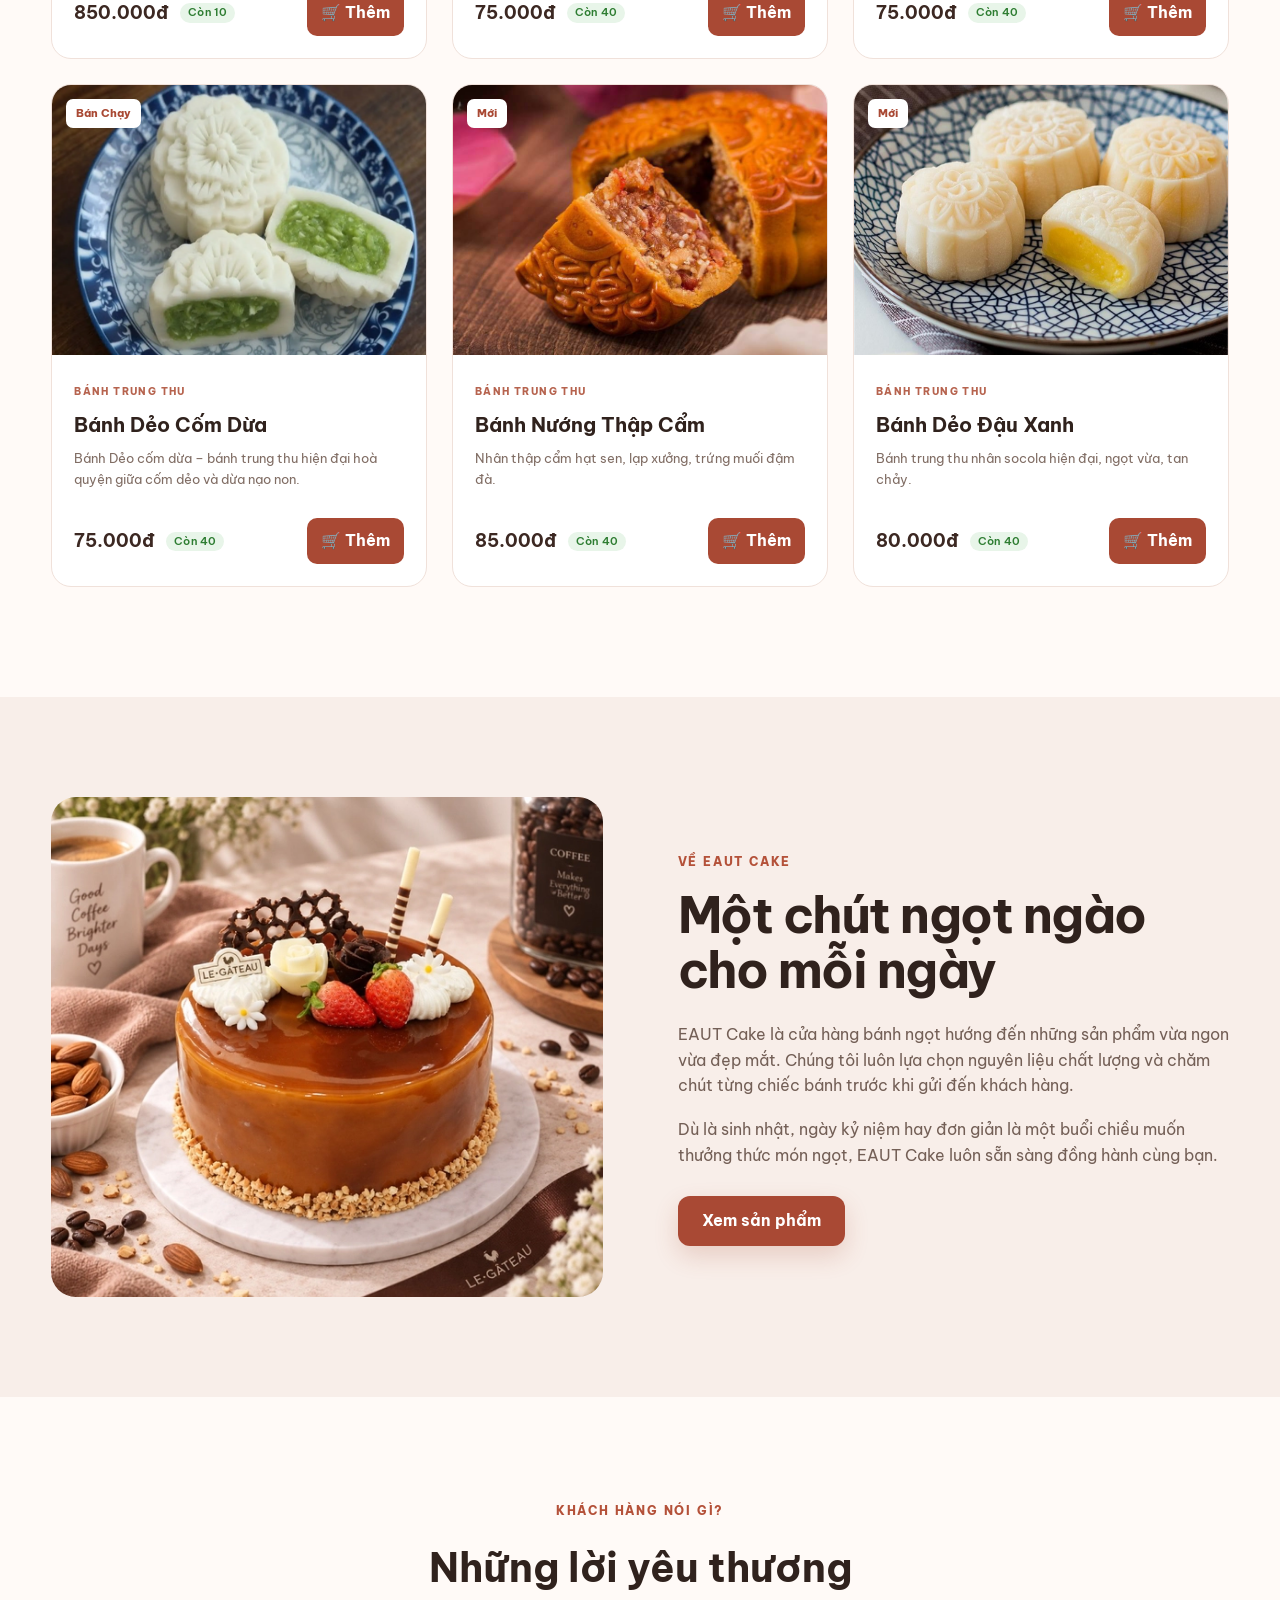
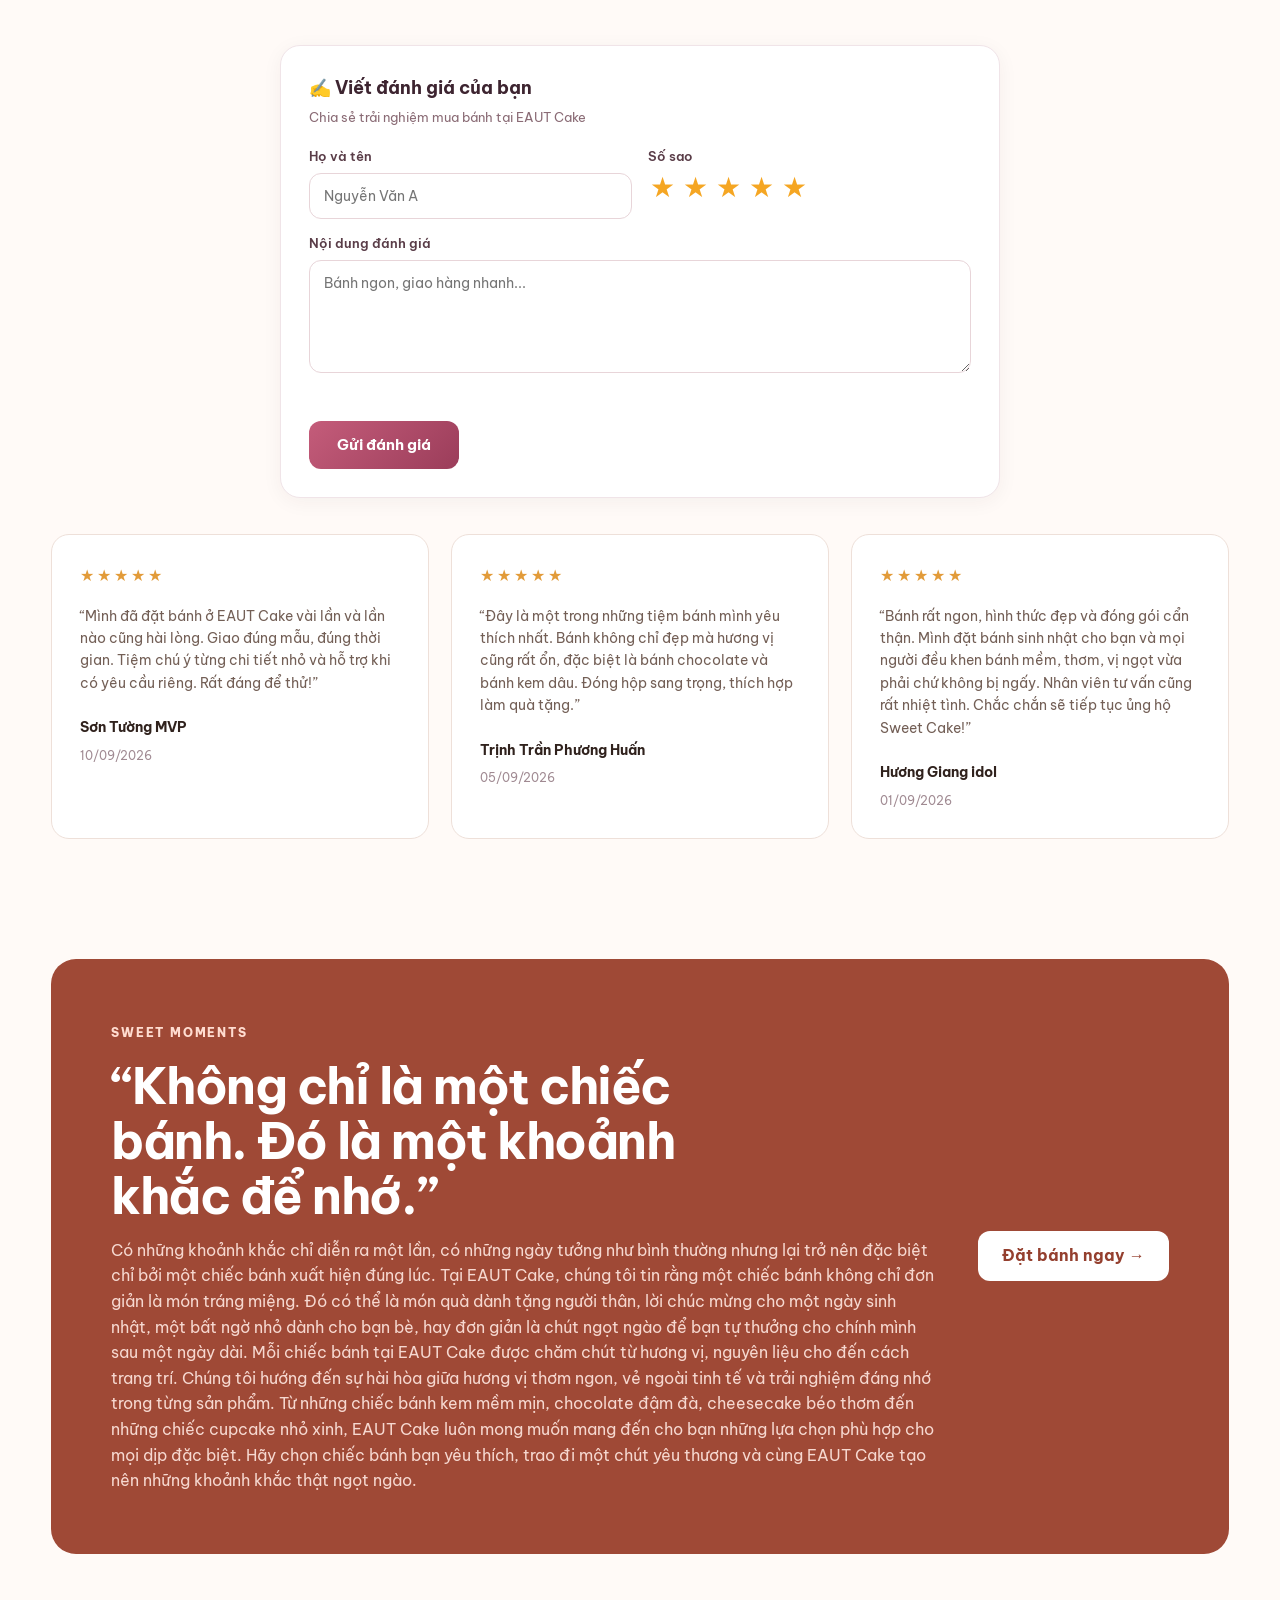
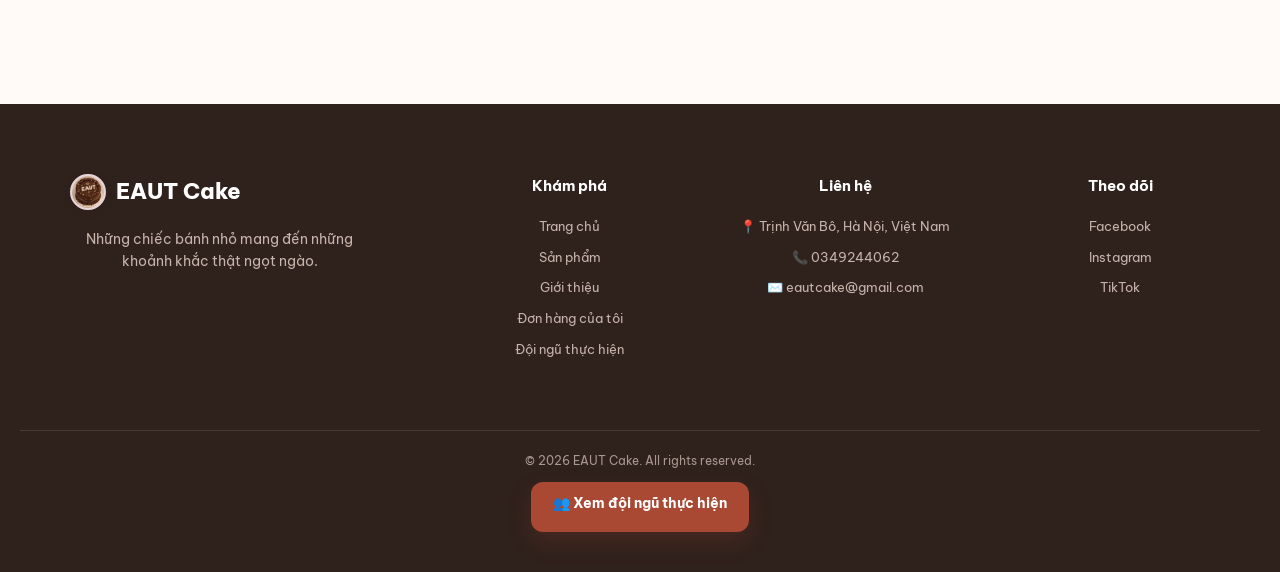
==== commit 36d406c8: "Add files via upload" ====
--- a/admin.html
+++ b/admin.html
@@ -210,20 +210,49 @@
 
         <section id="revenue" class="admin-section">
 
+            <h2>Doanh thu</h2>
+
             <div class="revenue-box">
-
                 <div>
                     <p>Tổng doanh thu</p>
-
-                    <h2 id="revenueLarge">
-                        0 ₫
-                    </h2>
-                </div>
-
-                <div class="revenue-icon">
-                    💰
-                </div>
-
+                    <h2 id="revenueLarge">0 ₫</h2>
+                </div>
+                <div class="revenue-icon">💰</div>
+            </div>
+
+            <div class="chart-card">
+                <div class="chart-header">
+                    <h3>Biểu đồ cột doanh thu theo ngày</h3>
+                    <p>Tổng tiền các đơn theo từng ngày (dựa trên đơn đã lưu)</p>
+                </div>
+
+                <div class="chart-filters">
+                    <div class="chart-filter-group">
+                        <label for="revenue-from">Từ ngày</label>
+                        <input type="date" id="revenue-from">
+                    </div>
+                    <div class="chart-filter-group">
+                        <label for="revenue-to">Đến ngày</label>
+                        <input type="date" id="revenue-to">
+                    </div>
+                    <button type="button" class="chart-filter-btn" onclick="applyRevenueFilter()">Lọc</button>
+                    <button type="button" class="chart-filter-btn chart-filter-reset" onclick="resetRevenueFilter()">Xóa lọc</button>
+                </div>
+                <p class="chart-filter-summary" id="revenue-filter-summary"></p>
+
+                <div class="bar-chart" id="revenue-bar-chart">
+                    <!-- JS render -->
+                </div>
+                <div class="chart-legend" id="revenue-chart-legend"></div>
+            </div>
+
+            <div class="chart-card" style="margin-top:20px;">
+                <div class="chart-header">
+                    <h3>Doanh thu theo trạng thái đơn</h3>
+                </div>
+                <div class="bar-chart bar-chart-status" id="status-bar-chart">
+                    <!-- JS render -->
+                </div>
             </div>
 
         </section>
--- a/admin.css
+++ b/admin.css
@@ -523,3 +523,166 @@
 .save-stock-btn:hover {
     background: #c45c7a;
 }
+
+/* ========== BAR CHART DOANH THU ========== */
+.chart-card {
+    background: #fff;
+    border-radius: 16px;
+    border: 1px solid #f0e4e8;
+    padding: 22px 24px 28px;
+    margin-top: 20px;
+    box-shadow: 0 4px 16px rgba(61, 36, 48, 0.05);
+}
+
+.chart-header h3 {
+    margin: 0 0 4px;
+    font-size: 16px;
+    color: #3d2430;
+}
+
+.chart-header p {
+    margin: 0 0 18px;
+    font-size: 13px;
+    color: #8a6a74;
+}
+
+.bar-chart {
+    display: flex;
+    align-items: flex-end;
+    gap: 10px;
+    min-height: 220px;
+    padding: 10px 4px 0;
+    border-bottom: 2px solid #f0e4e8;
+    overflow-x: auto;
+}
+
+.bar-col {
+    flex: 1;
+    min-width: 48px;
+    max-width: 80px;
+    display: flex;
+    flex-direction: column;
+    align-items: center;
+    justify-content: flex-end;
+    height: 200px;
+}
+
+.bar-value {
+    font-size: 11px;
+    font-weight: 600;
+    color: #3d2430;
+    margin-bottom: 6px;
+    text-align: center;
+    line-height: 1.2;
+    white-space: nowrap;
+}
+
+.bar-fill {
+    width: 100%;
+    max-width: 44px;
+    border-radius: 8px 8px 4px 4px;
+    background: linear-gradient(180deg, #c45c7a 0%, #3d2430 100%);
+    min-height: 4px;
+    transition: height 0.4s ease;
+}
+
+.bar-col:hover .bar-fill {
+    filter: brightness(1.08);
+}
+
+.bar-label {
+    margin-top: 8px;
+    font-size: 11px;
+    color: #8a6a74;
+    text-align: center;
+    line-height: 1.3;
+    word-break: break-all;
+}
+
+.bar-chart-status .bar-fill {
+    background: linear-gradient(180deg, #6b8f71 0%, #3d5a40 100%);
+}
+
+.chart-legend {
+    margin-top: 12px;
+    font-size: 12px;
+    color: #8a6a74;
+}
+
+/* ========== BỘ LỌC NGÀY BIỂU ĐỒ ========== */
+.chart-filters {
+    display: flex;
+    flex-wrap: wrap;
+    gap: 12px;
+    align-items: flex-end;
+    margin-bottom: 14px;
+    padding: 14px 16px;
+    background: #faf7f8;
+    border-radius: 12px;
+    border: 1px solid #f0e4e8;
+}
+
+.chart-filter-group {
+    display: flex;
+    flex-direction: column;
+    gap: 4px;
+}
+
+.chart-filter-group label {
+    font-size: 12px;
+    font-weight: 600;
+    color: #3d2430;
+}
+
+.chart-filter-group input[type="date"] {
+    padding: 8px 10px;
+    border: 1.5px solid #e0d0d5;
+    border-radius: 8px;
+    font-size: 13px;
+    font-family: inherit;
+    color: #3d2430;
+    background: #fff;
+}
+
+.chart-filter-group input[type="date"]:focus {
+    outline: none;
+    border-color: #c45c7a;
+    box-shadow: 0 0 0 2px rgba(196, 92, 122, 0.15);
+}
+
+.chart-filter-btn {
+    padding: 8px 16px;
+    border: none;
+    border-radius: 8px;
+    background: #3d2430;
+    color: #fff;
+    font-size: 13px;
+    font-weight: 600;
+    cursor: pointer;
+    font-family: inherit;
+    height: 36px;
+}
+
+.chart-filter-btn:hover {
+    background: #c45c7a;
+}
+
+.chart-filter-reset {
+    background: #fff;
+    color: #3d2430;
+    border: 1.5px solid #e0d0d5;
+}
+
+.chart-filter-reset:hover {
+    background: #f5eef1;
+    border-color: #c45c7a;
+    color: #c45c7a;
+}
+
+.chart-filter-summary {
+    margin: 0 0 12px;
+    font-size: 13px;
+    color: #6b8f71;
+    font-weight: 600;
+    min-height: 18px;
+}
